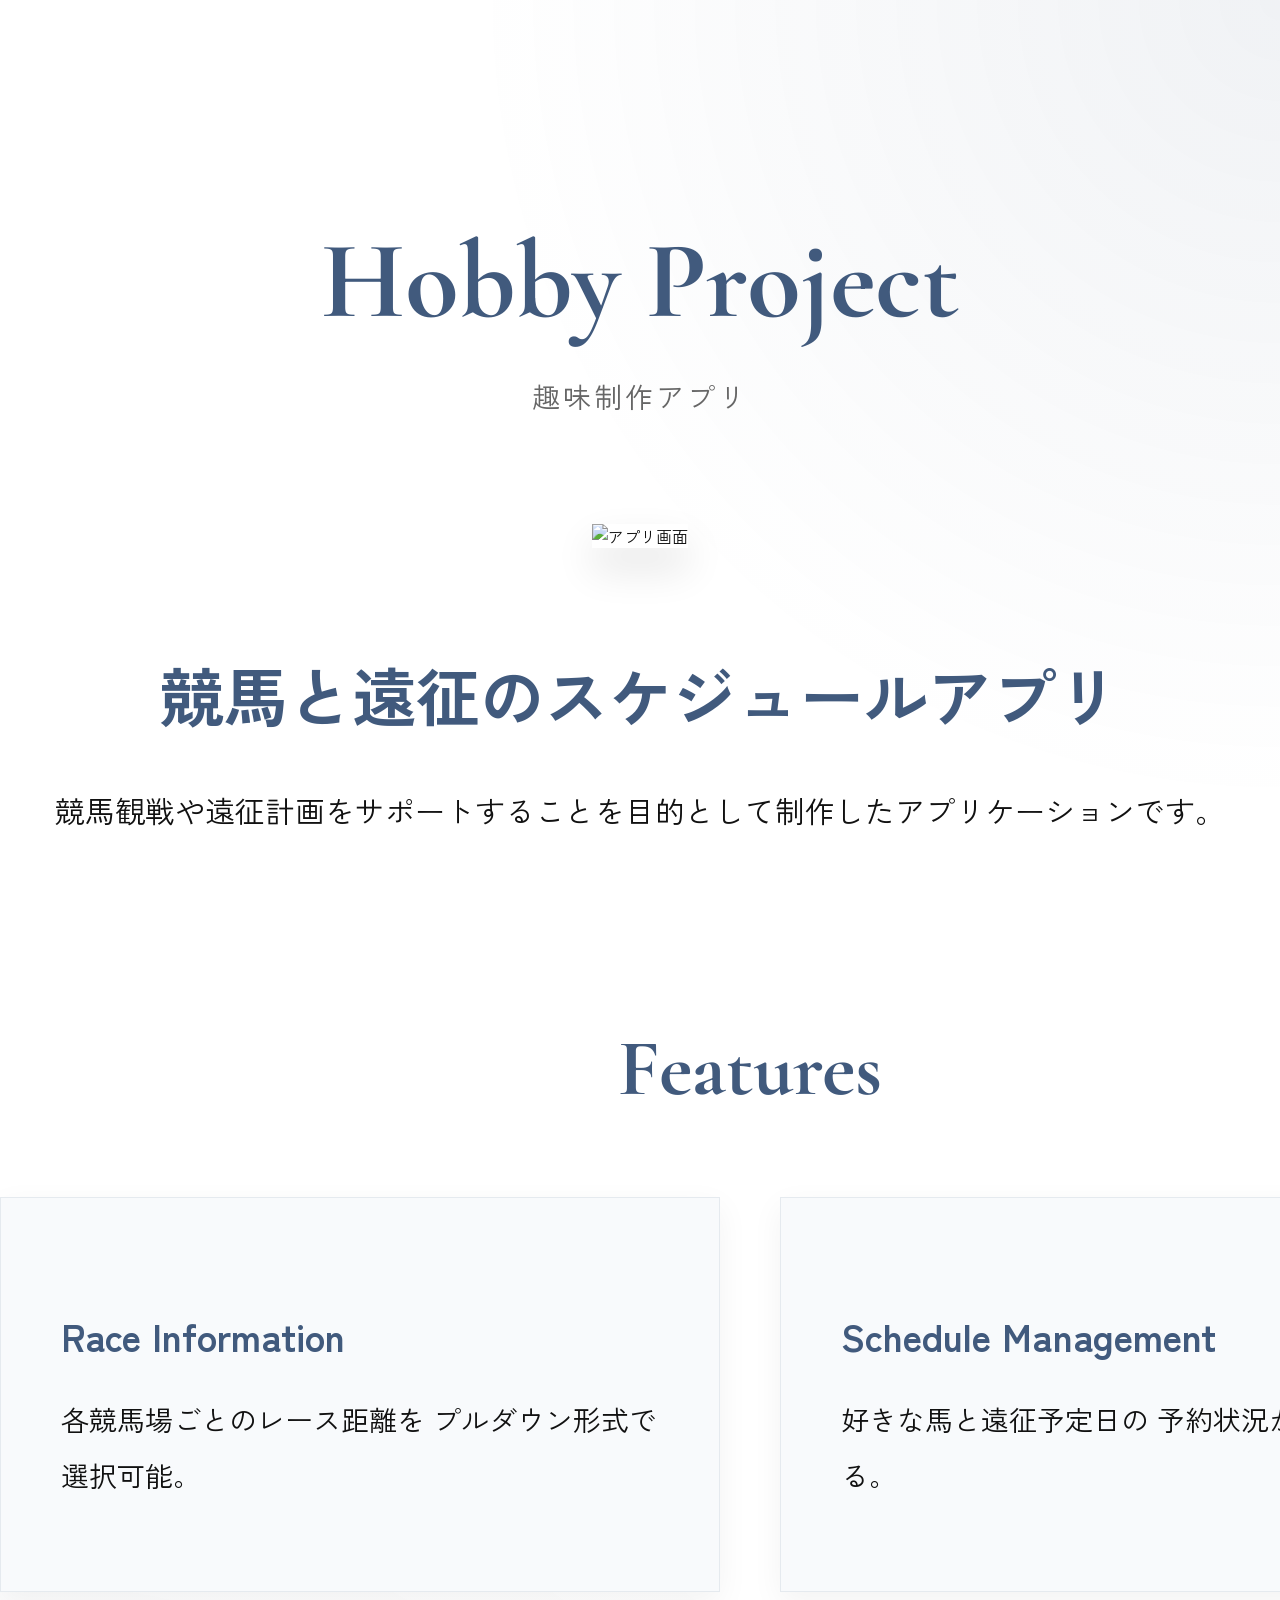
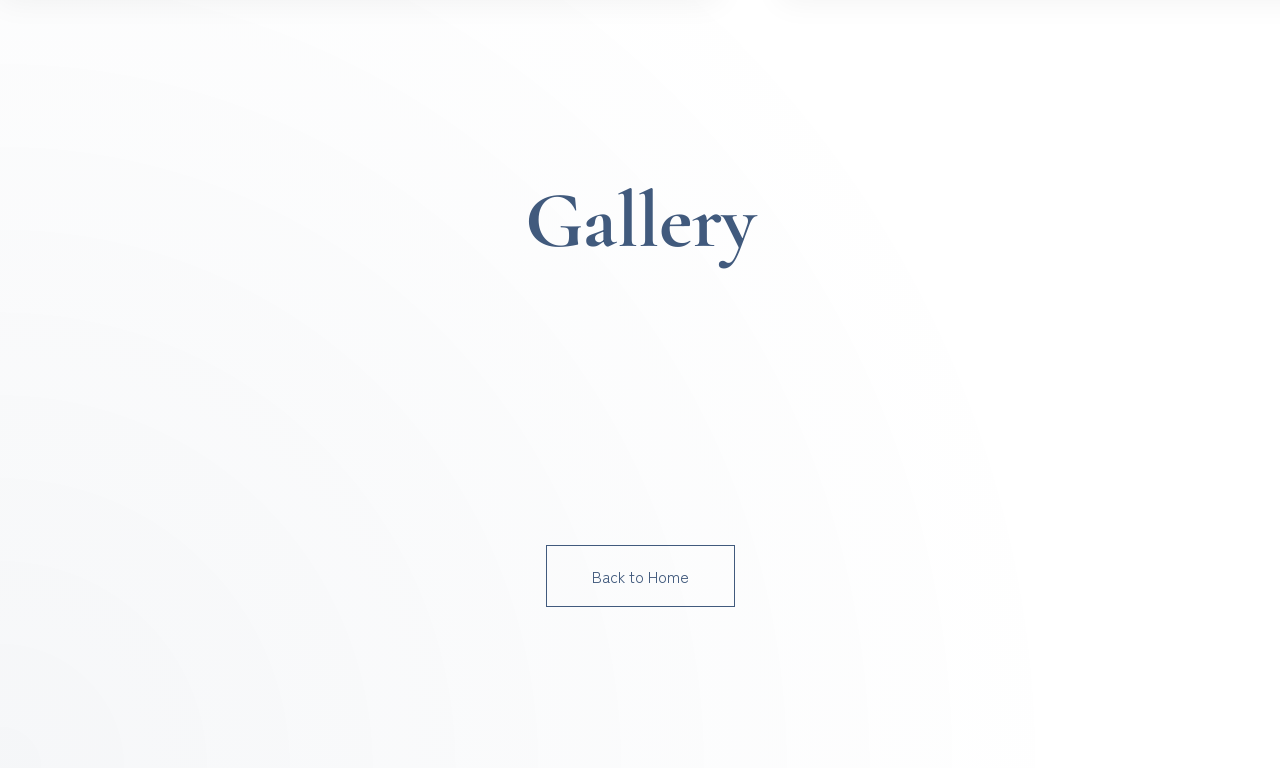
==== hobby.html @ 2dc1e09f "Add files via upload" ====
<!DOCTYPE html>
<html lang="ja">

<head>

<meta charset="UTF-8">

<meta name="viewport" content="width=device-width, initial-scale=1.0">

<title>競馬と遠征のスケジュールアプリ</title>

<link rel="preconnect" href="https://fonts.googleapis.com">
<link rel="preconnect" href="https://fonts.gstatic.com" crossorigin>

<link href="https://fonts.googleapis.com/css2?family=Cormorant+Garamond:wght@400;500;600&family=Zen+Kaku+Gothic+New:wght@400;500&display=swap" rel="stylesheet">

<link rel="stylesheet" href="hobby.css">

</head>

<body>

<header>

<h1>Hobby Project</h1>

<p class="subtitle">趣味制作アプリ</p>

</header>

<section class="hero">

<img src="馬1.PNG" alt="アプリ画面">

</section>

<section class="project">

<h2>競馬と遠征のスケジュールアプリ</h2>

<p class="description">
競馬観戦や遠征計画をサポートすることを目的として制作したアプリケーションです。
</p>

</section>

<section class="feature">

<h3>Features</h3>

<div class="feature-grid">

<div class="feature-box">

<h4>Race Information</h4>

<p>
各競馬場ごとのレース距離を
プルダウン形式で選択可能。
</p>

</div>

<div class="feature-box">

<h4>Schedule Management</h4>

<p>
好きな馬と遠征予定日の
予約状況が一目でわかる。
</p>

</div>

</div>

</section>

<section class="gallery">

<h3>Gallery</h3>

<div class="gallery-grid">

<img src="馬2.PNG" alt="">
<img src="馬3.PNG" alt="">
<img src="馬4.PNG" alt="">
<img src="馬5.PNG" alt="">

</div>

</section>

<section class="back">

<a href="ポートフォリオ.html">Back to Home</a>

</section>

</body>

</html>
---- hobby.css ----
html{
    scroll-behavior:smooth;
}

body{
    margin:0;

    color:#111;

    font-family:'Zen Kaku Gothic New', sans-serif;

    background:
    radial-gradient(circle at top right,
    rgba(65,90,125,0.08),
    transparent 30%),

    radial-gradient(circle at bottom left,
    rgba(65,90,125,0.05),
    transparent 40%),

    #ffffff;
}

/* Header */

header{
    text-align:center;

    padding-top:140px;
    padding-bottom:80px;
}

h1{
    font-family:'Cormorant Garamond', serif;

    font-size:110px;

    color:#415A7D;

    margin-bottom:10px;
}

.subtitle{
    font-size:28px;

    color:#666;

    letter-spacing:3px;
}

/* Hero */

.hero{
    width:500px;

    margin:0 auto 100px;

    text-align:center;
}

.hero img{
    width:100%;

    box-shadow:0 20px 40px rgba(0,0,0,0.12);
}

/* Project */

.project{
    width:1200px;

    margin:0 auto;

    text-align:center;
}

.project h2{
    font-size:64px;

    color:#415A7D;

    margin-bottom:40px;
}

.description{
    font-size:30px;

    line-height:2;
}

/* Feature */

.feature{
    width:1500px;

    margin:180px auto;
}

.feature h3{
    text-align:center;

    font-family:'Cormorant Garamond', serif;

    font-size:80px;

    color:#415A7D;

    margin-bottom:80px;
}

.feature-grid{
    display:grid;

    grid-template-columns:1fr 1fr;

    gap:60px;
}

.feature-box{
    background:#f8fafc;

    padding:60px;

    border:1px solid rgba(65,90,125,0.10);

    box-shadow:0 10px 30px rgba(0,0,0,0.05);
}

.feature-box h4{
    font-size:38px;

    color:#415A7D;

    margin-bottom:25px;
}

.feature-box p{
    font-size:28px;

    line-height:2;
}

/* Gallery */

.gallery{
    width:1000px;

    margin:180px auto;
}

.gallery h3{
    text-align:center;

    font-family:'Cormorant Garamond', serif;

    font-size:80px;

    color:#415A7D;

    margin-bottom:80px;
}

.gallery-grid{
    display:grid;

    grid-template-columns:1fr 1fr;

    gap:35px;
}

.gallery-grid img{
    width:100%;

    box-shadow:0 15px 35px rgba(0,0,0,0.12);

    transition:0.3s;
}

.gallery-grid img:hover{
    transform:translateY(-8px);
}

/* Back */

.back{
    text-align:center;

    margin:180px 0;
}

.back a{
    text-decoration:none;

    color:#415A7D;

    border:1px solid #415A7D;

    padding:18px 45px;

    transition:0.3s;
}

.back a:hover{
    background:#415A7D;

    color:white;
}
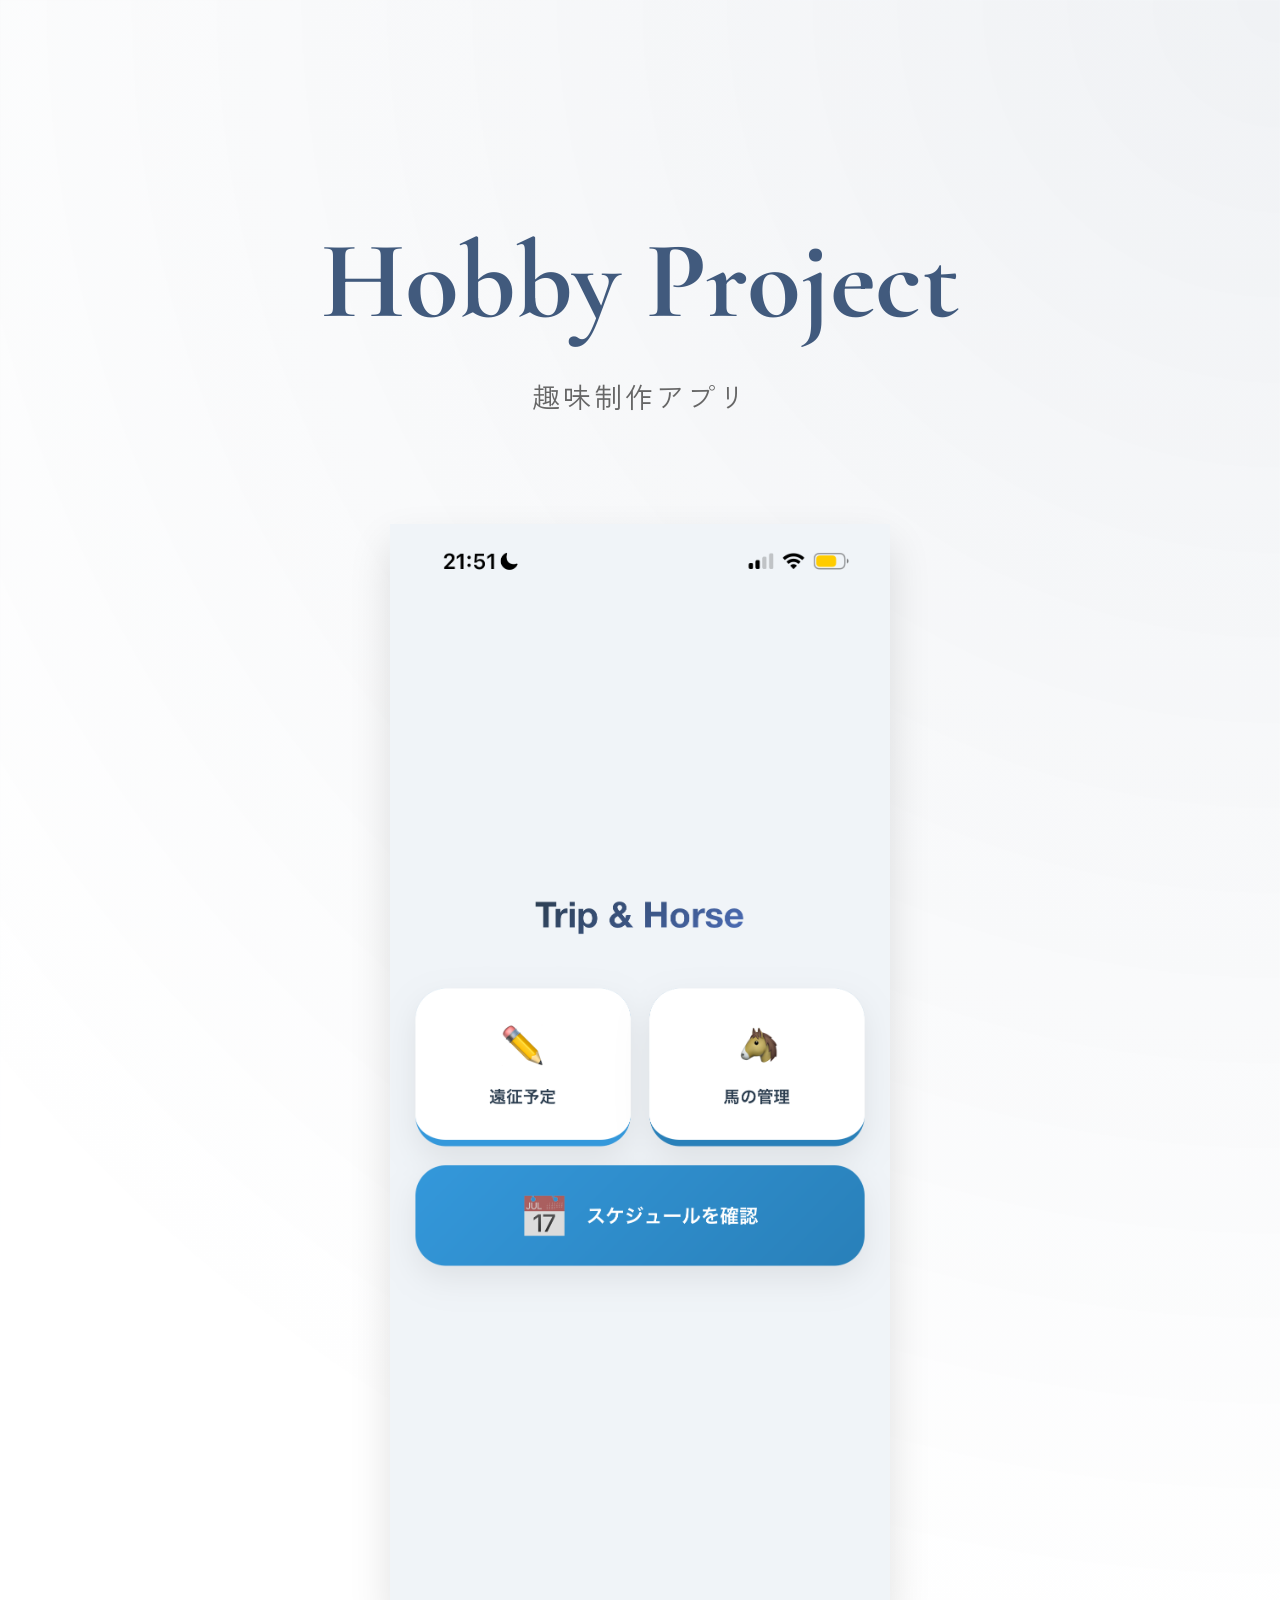
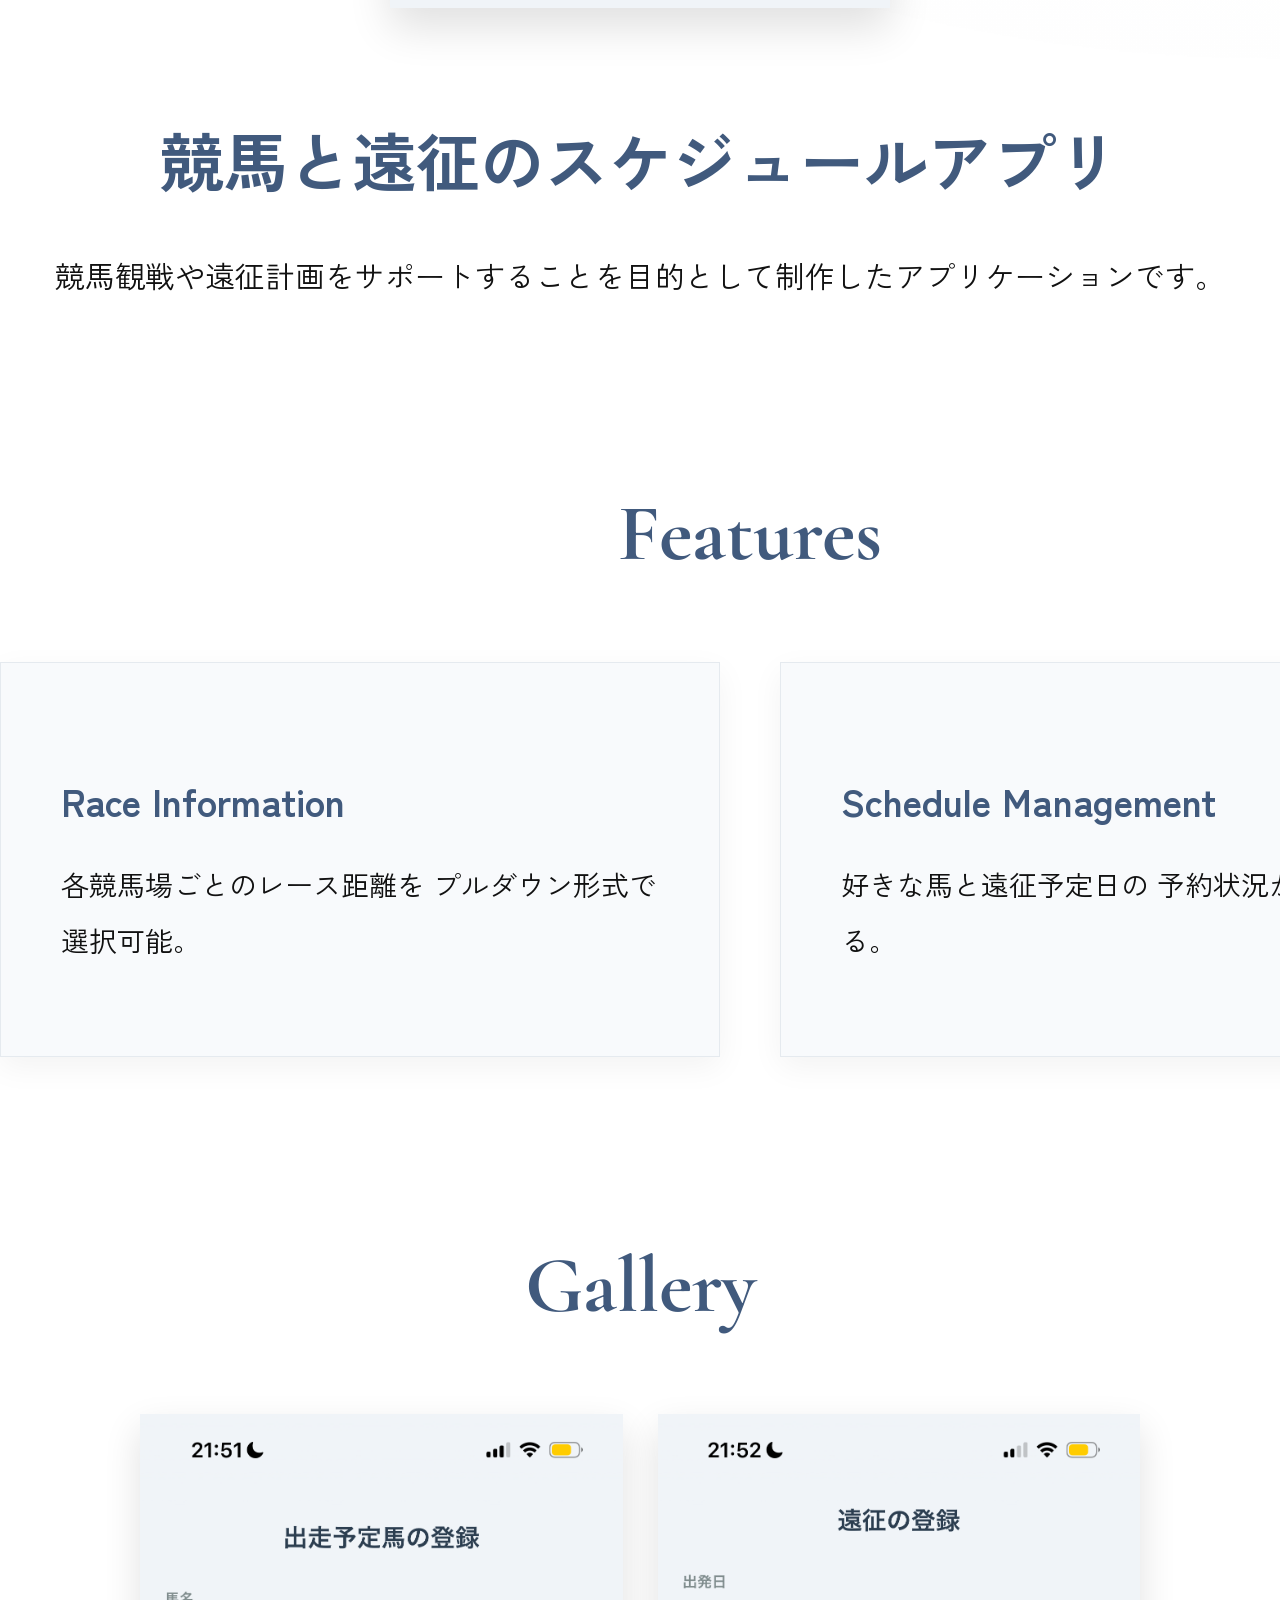
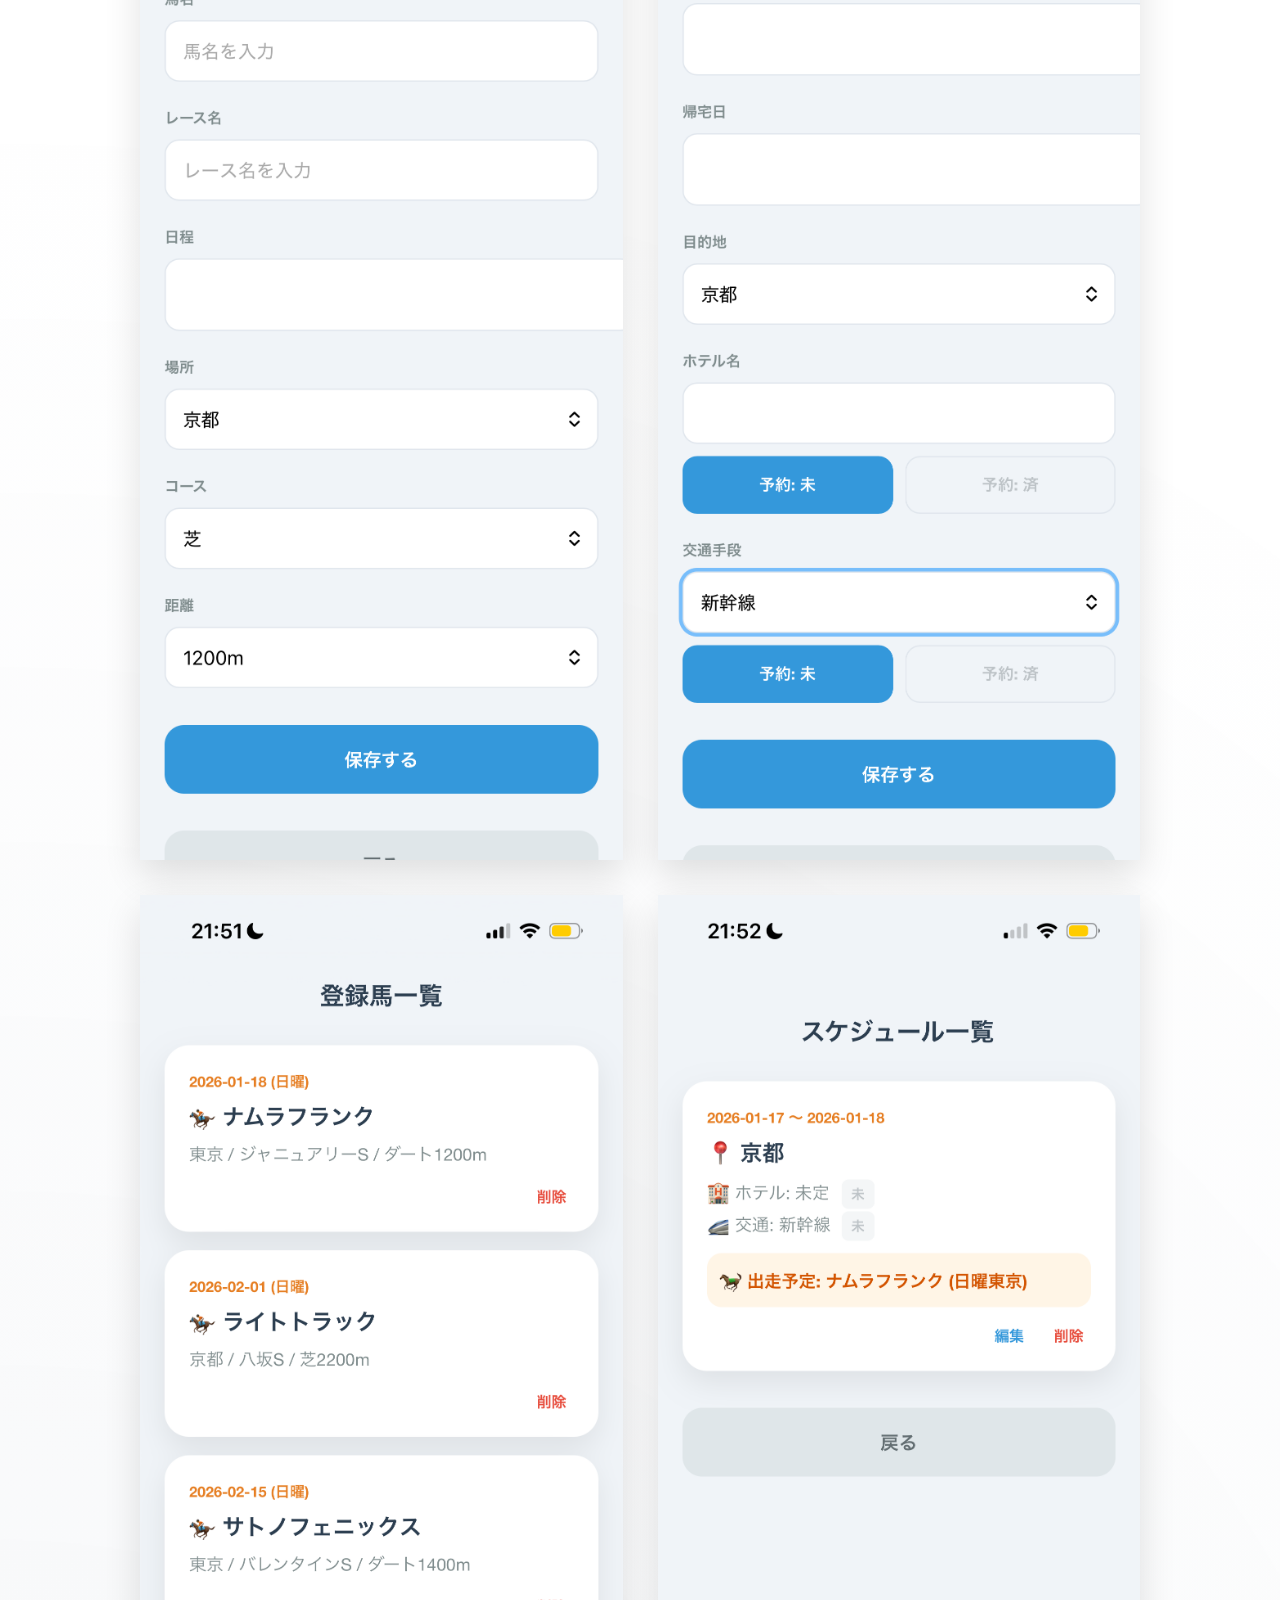
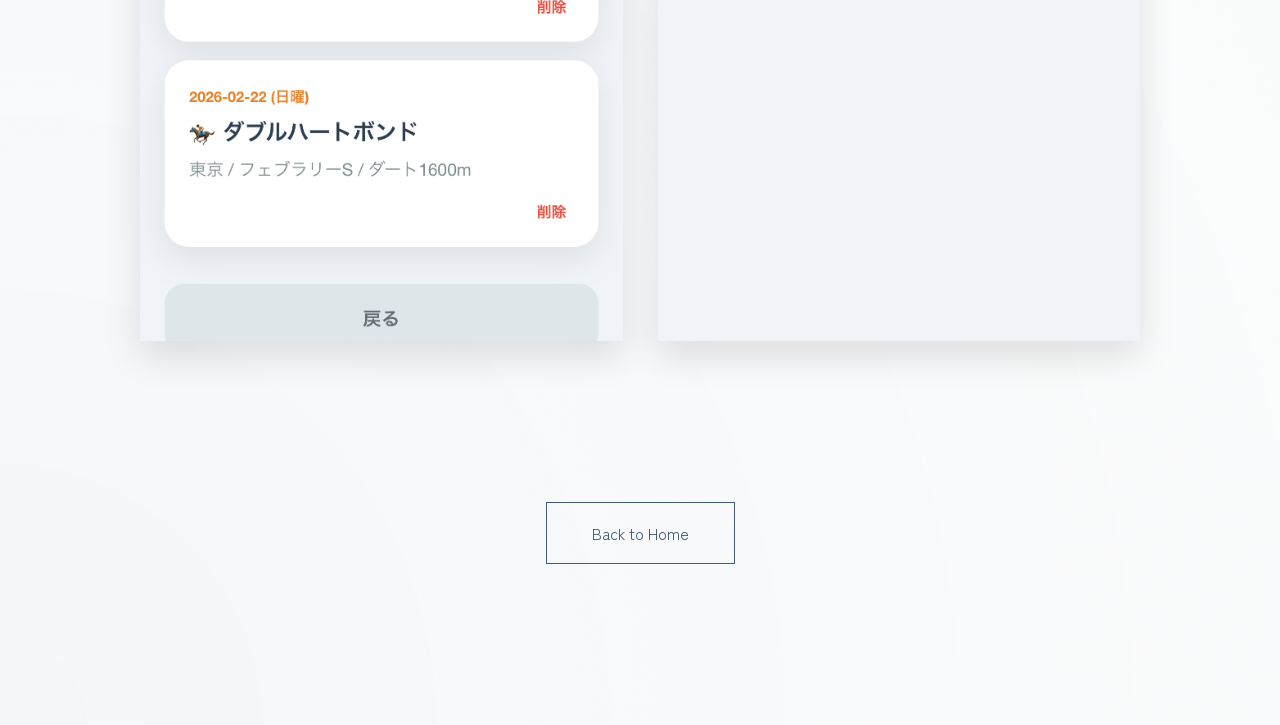
==== commit b5abafb3: "Update hobby.html" ====
--- a/hobby.html
+++ b/hobby.html
@@ -93,10 +93,10 @@
 
 <section class="back">
 
-<a href="ポートフォリオ.html">Back to Home</a>
+<a href="index.html">Back to Home</a>
 
 </section>
 
 </body>
 
-</html>+</html>
